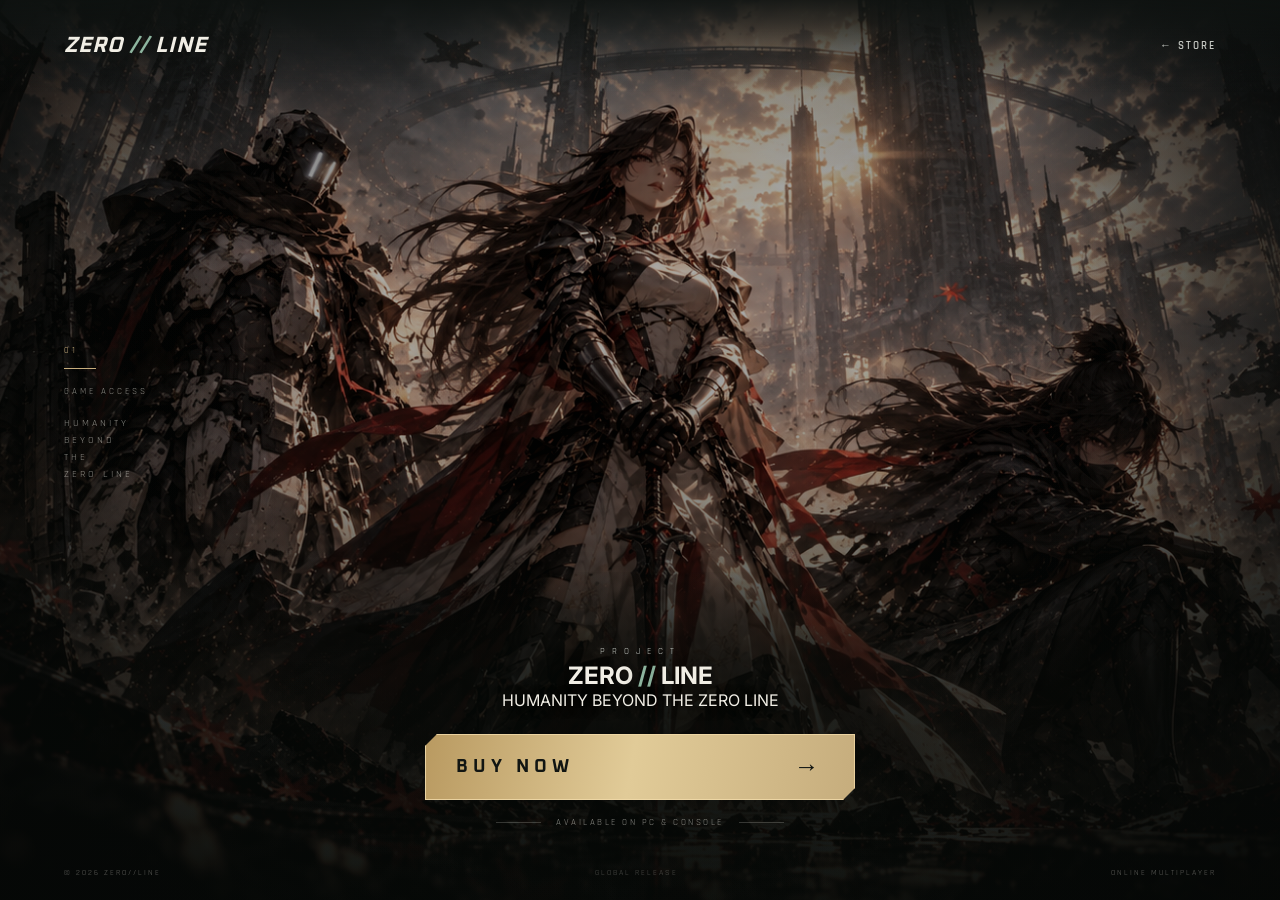
==== buy-store/gamebuy.html @ 46d6e9ff "add some new pages and update some new parts" ====
<!DOCTYPE html>

<html lang="en">

<head>

    <meta charset="UTF-8">

    <meta
        name="viewport"
        content="width=device-width, initial-scale=1.0"
    >

    <title>ZERO//LINE — Buy Game</title>


    <!-- Fonts -->

    <link
        rel="preconnect"
        href="https://fonts.googleapis.com"
    >

    <link
        rel="preconnect"
        href="https://fonts.gstatic.com"
        crossorigin
    >

    <link
        href="https://fonts.googleapis.com/css2?family=Inter:wght@300;400;500;600&family=Oxanium:wght@400;500;600;700&family=Rajdhani:wght@400;500;600;700&display=swap"
        rel="stylesheet"
    >


    <link
        rel="stylesheet"
        href="./gamebuy.css"
    >

</head>


<body>


    <!-- ==================================================
         HEADER
    =================================================== -->

    <header class="buy-header">

        <a
            href="../index.html"
            class="buy-logo"
        >

            <span>
                ZERO
            </span>

            <span class="logo-slash">
                //
            </span>

            <span>
                LINE
            </span>

        </a>


        <nav class="buy-nav">

            <!-- <a href="../index.html#home">
                HOME
            </a>

            <a href="../index.html#updates">
                NEWS
            </a>

            <a href="../index.html#heroes">
                HEROES
            </a>

            <a
                href="../index.html#store"
                class="active"
            >
                STORE
            </a>

            <a href="../index.html#about">
                ABOUT
            </a> -->

        </nav>


        <a
            href="../index.html#store"
            class="back-store"
        >
            ← STORE
        </a>

    </header>



    <!-- ==================================================
         BUY HERO
    =================================================== -->

    <main class="buy-page">


        <!-- Background Image -->

        <img
            src="../image/buystorebackground.png"
            alt="NOVA, VESPER and RONIN"
            class="buy-background"
        >


        <!-- Overlays -->

        <div class="buy-overlay"></div>

        <div class="buy-vignette"></div>



        <!-- ==================================================
             WORLD INFO
        =================================================== -->

        <div class="buy-side-info">

            <span class="side-index">
                01
            </span>

            <div class="side-line"></div>

            <span>
                GAME ACCESS
            </span>

            <p>
                HUMANITY
                <br>
                BEYOND
                <br>
                THE
                <br>
                ZERO LINE
            </p>

        </div>



        <!-- ==================================================
             CENTER CONTENT
        =================================================== -->

        <section class="buy-content">


            <div class="buy-game-title">

                <span class="project-label">
                    PROJECT
                </span>

                <h1>

                    ZERO

                    <span>
                        //
                    </span>

                    LINE

                </h1>

                <p>
                    HUMANITY BEYOND THE ZERO LINE
                </p>

            </div>



            <!-- BUY NOW -->

            <button
                class="buy-now-button"
                id="buyNowButton"
                type="button"
            >

                <span>
                    BUY NOW
                </span>

                <span class="buy-arrow">
                    →
                </span>

            </button>


            <div class="availability">

                <span></span>

                AVAILABLE ON PC & CONSOLE

                <span></span>

            </div>


        </section>



        <!-- ==================================================
             BOTTOM META
        =================================================== -->

        <div class="buy-bottom-meta">

            <span>
                © 2026 ZERO//LINE
            </span>

            <span>
                GLOBAL RELEASE
            </span>

            <span>
                ONLINE MULTIPLAYER
            </span>

        </div>


    </main>



    <!-- ==================================================
         PLATFORM MODAL
    =================================================== -->

    <div
        class="platform-modal"
        id="platformModal"
        aria-hidden="true"
    >

        <div
            class="platform-backdrop"
            id="platformBackdrop"
        ></div>


        <div class="platform-panel">


            <!-- HEADER -->

            <div class="platform-header">

                <div>

                    <span class="platform-eyebrow">
                        PURCHASE ZERO//LINE
                    </span>

                    <h2>
                        CHOOSE PLATFORM
                    </h2>

                </div>


                <button
                    class="platform-close"
                    id="platformClose"
                    type="button"
                    aria-label="Close platform selection"
                >
                    ×
                </button>

            </div>



            <!-- PLATFORM OPTIONS -->

            <div class="platform-grid">


                <!-- STEAM -->

                <button
                    class="platform-card"
                    type="button"
                >

                    <span class="platform-number">
                        01
                    </span>

                    <div>

                        <strong>
                            STEAM
                        </strong>

                        <span>
                            WINDOWS PC
                        </span>

                    </div>

                    <span class="platform-arrow">
                        →
                    </span>

                </button>



                <!-- EPIC -->

                <button
                    class="platform-card"
                    type="button"
                >

                    <span class="platform-number">
                        02
                    </span>

                    <div>

                        <strong>
                            EPIC GAMES
                        </strong>

                        <span>
                            WINDOWS PC
                        </span>

                    </div>

                    <span class="platform-arrow">
                        →
                    </span>

                </button>



                <!-- PS5 -->

                <button
                    class="platform-card"
                    type="button"
                >

                    <span class="platform-number">
                        03
                    </span>

                    <div>

                        <strong>
                            PLAYSTATION 5
                        </strong>

                        <span>
                            CONSOLE
                        </span>

                    </div>

                    <span class="platform-arrow">
                        →
                    </span>

                </button>



                <!-- XBOX -->

                <button
                    class="platform-card"
                    type="button"
                >

                    <span class="platform-number">
                        04
                    </span>

                    <div>

                        <strong>
                            XBOX SERIES
                        </strong>

                        <span>
                            CONSOLE
                        </span>

                    </div>

                    <span class="platform-arrow">
                        →
                    </span>

                </button>


            </div>


            <p class="platform-note">
                SELECT A PLATFORM TO CONTINUE TO THE OFFICIAL STORE.
            </p>


        </div>

    </div>



    <script src="./gamebuy.js"></script>

</body>

</html>
---- buy-store/gamebuy.css ----
/* =========================================================
   ZERO//LINE
   BUY GAME
========================================================= */


* {

    margin: 0;

    padding: 0;

    box-sizing: border-box;

}


html,
body {

    width: 100%;

    min-height: 100%;

}


body {

    background:
        #111513;

    color:
        #F1EEE5;

    font-family:
        "Inter",
        sans-serif;

}



/* =========================================================
   VARIABLES
========================================================= */

:root {

    --black:
        #202522;

    --dark:
        #111513;

    --white:
        #F1EEE5;

    --text-soft:
        #C4C7C1;

    --text-muted:
        #929A95;

    --green:
        #557E69;

    --green-light:
        #8EB59F;

    --gold:
        #C6AD7D;

    --gold-light:
        #DDCDA8;

    --border:
        rgba(
            241,
            238,
            229,
            0.18
        );

}



/* =========================================================
   HEADER
========================================================= */

.buy-header {

    position: fixed;

    top: 0;

    left: 0;

    z-index: 100;

    width: 100%;

    height: 92px;

    padding:
        0 5%;

    display: flex;

    align-items: center;

    background:

        linear-gradient(
            180deg,
            rgba(
                14,
                18,
                16,
                0.88
            ),
            rgba(
                14,
                18,
                16,
                0.35
            ),
            transparent
        );

}



/* =========================================================
   LOGO
========================================================= */

.buy-logo {

    display: flex;

    align-items: center;

    gap: 5px;

    text-decoration: none;

    font-family:
        "Oxanium",
        sans-serif;

    font-size: 22px;

    font-weight: 700;

    font-style: italic;

    letter-spacing: 1px;

    color:
        var(--white);

}


.logo-slash {

    color:
        var(--green-light);

}



/* =========================================================
   NAV
========================================================= */

.buy-nav {

    margin-left:
        65px;

    display: flex;

    gap:
        42px;

}


.buy-nav a {

    position: relative;

    padding:
        35px 0;

    text-decoration: none;

    color:
        rgba(
            241,
            238,
            229,
            0.60
        );

    font-size:
        13px;

    transition:
        color 0.25s ease;

}


.buy-nav a:hover,
.buy-nav a.active {

    color:
        var(--white);

}


.buy-nav a.active::after {

    content: "";

    position: absolute;

    left: 0;

    bottom: 23px;

    width: 25px;

    height: 2px;

    background:
        var(--green-light);

}



/* =========================================================
   BACK STORE
========================================================= */

.back-store {

    margin-left: auto;

    text-decoration: none;

    font-family:
        "Rajdhani",
        sans-serif;

    font-size:
        11px;

    font-weight: 600;

    letter-spacing:
        2px;

    color:
        var(--text-soft);

    transition:
        color 0.25s ease,
        transform 0.25s ease;

}


.back-store:hover {

    color:
        var(--white);

    transform:
        translateX(-4px);

}



/* =========================================================
   MAIN HERO
========================================================= */

.buy-page {

    position: relative;

    width: 100%;

    height: 100vh;

    min-height: 720px;

    overflow: hidden;

    background:
        var(--dark);

}



/* =========================================================
   BACKGROUND IMAGE
========================================================= */

.buy-background {
    position: absolute;
    inset: 0;

    width: 100%;
    height: 100%;

    object-fit: cover;
    object-position: center 38%;

    transform: scale(1.01);

    filter:
        brightness(0.72)
        saturate(0.88)
        contrast(1.05);
}



/* =========================================================
   OVERLAY
========================================================= */

.buy-overlay {
    position: absolute;
    inset: 0;

    background:

        /* 底部压暗，给 Logo + BUY NOW */
        linear-gradient(
            180deg,
            rgba(6, 9, 7, 0.25) 0%,
            rgba(6, 9, 7, 0.08) 30%,
            rgba(6, 9, 7, 0.18) 52%,
            rgba(6, 9, 7, 0.62) 72%,
            rgba(6, 9, 7, 0.94) 100%
        ),

        /* 左右边缘稍微压暗 */
        linear-gradient(
            90deg,
            rgba(5, 8, 6, 0.42) 0%,
            transparent 22%,
            transparent 78%,
            rgba(5, 8, 6, 0.42) 100%
        );
}



.buy-vignette {

    position: absolute;

    inset: 0;

    background:

        radial-gradient(
            circle at center,

            transparent
            40%,

            rgba(
                5,
                7,
                6,
                0.15
            )
            65%,

            rgba(
                5,
                7,
                6,
                0.68
            )
            100%
        );

}



/* =========================================================
   SIDE INFORMATION
========================================================= */

.buy-side-info {

    position: absolute;

    z-index: 5;

    left: 5%;

    top: 46%;

    transform:
        translateY(-50%);

    display: flex;

    flex-direction: column;

    align-items: flex-start;

    font-family:
        "Rajdhani",
        sans-serif;

    color:
        rgba(
            241,
            238,
            229,
            0.55
        );

}


.side-index {

    font-size:
        11px;

    color:
        var(--gold);

}


.side-line {

    width:
        32px;

    height:
        1px;

    margin:
        12px 0 17px;

    background:
        var(--gold);

}


.buy-side-info > span {

    font-size:
        9px;

    letter-spacing:
        3px;

}


.buy-side-info p {

    margin-top:
        18px;

    font-size:
        10px;

    line-height:
        1.7;

    letter-spacing:
        3px;

}



/* =========================================================
   CENTER CONTENT
========================================================= */

.buy-content::before {
    content: "";

    position: absolute;

    z-index: -1;

    left: 50%;
    top: 50%;

    transform:
        translate(-50%, -50%);

    width: 760px;
    height: 330px;

    background:
        radial-gradient(
            ellipse at center,
            rgba(5, 8, 6, 0.72) 0%,
            rgba(5, 8, 6, 0.42) 45%,
            transparent 75%
        );

    pointer-events: none;
}

.buy-content {

    position: absolute;

    z-index: 10;

    left: 50%;

    bottom: 72px;

    transform:
        translateX(-50%);

    width:
        min(
            620px,
            88vw
        );

    display: flex;

    flex-direction: column;

    align-items: center;

}



/* =========================================================
   GAME TITLE
========================================================= */

.buy-game-title {

    text-align: center;

    margin-bottom:
        24px;

}


.project-label {

    display: block;

    margin-bottom:
        4px;

    font-family:
        "Rajdhani",
        sans-serif;

    font-size:
        9px;

    letter-spacing:
        7px;

    color:
        var(--text-soft);

}


.buy-game-title h1 {
    text-shadow:
        0 3px 18px
        rgba(0, 0, 0, 0.75);
}


.buy-game-title h1 span {

    color:
        var(--green-light);

}


.buy-game-title p {
    text-shadow:
        0 2px 12px
        rgba(0, 0, 0, 0.8);
}



/* =========================================================
   BUY NOW BUTTON
========================================================= */

.buy-now-button {
    position: relative;

    width: 430px;
    max-width: 90vw;
    min-height: 66px;

    padding:
        0 30px;

    border:
        1px solid
        rgba(241, 218, 168, 0.85);

    background:
        linear-gradient(
            100deg,
            #B99A61 0%,
            #E1CB98 48%,
            #C6AD7D 100%
        );

    color:
        #111512;

    cursor: pointer;

    display: flex;

    align-items: center;

    justify-content:
        space-between;

    font-family:
        "Oxanium",
        sans-serif;

    font-size:
        18px;

    font-weight: 700;

    letter-spacing:
        5px;

    box-shadow:
        0 14px 38px
        rgba(0, 0, 0, 0.45),

        0 0 0 1px
        rgba(255, 235, 190, 0.10);

    clip-path:
        polygon(
            12px 0,
            100% 0,
            100% calc(100% - 12px),
            calc(100% - 12px) 100%,
            0 100%,
            0 12px
        );

    transition:
        transform 0.3s ease,
        box-shadow 0.3s ease,
        filter 0.3s ease;
}


.buy-now-button:hover {

    transform:
        translateY(-5px);

    background:
        var(--white);

    box-shadow:
        0 15px 45px
        rgba(
            198,
            173,
            125,
            0.22
        );

}


.buy-arrow {

    font-size:
        25px;

    transition:
        transform 0.3s ease;

}


.buy-now-button:hover
.buy-arrow {

    transform:
        translateX(7px);

}



/* =========================================================
   AVAILABILITY
========================================================= */

.availability {

    width:
        100%;

    margin-top:
        17px;

    display: flex;

    align-items: center;

    justify-content: center;

    gap:
        15px;

    font-family:
        "Rajdhani",
        sans-serif;

    font-size:
        9px;

    letter-spacing:
        2.5px;

    color:
        rgba(
            241,
            238,
            229,
            0.55
        );

}


.availability span {

    width:
        45px;

    height:
        1px;

    background:
        rgba(
            241,
            238,
            229,
            0.20
        );

}



/* =========================================================
   BOTTOM META
========================================================= */

.buy-bottom-meta {

    position: absolute;

    z-index: 6;

    left: 5%;

    right: 5%;

    bottom:
        22px;

    display: flex;

    justify-content:
        space-between;

    font-family:
        "Rajdhani",
        sans-serif;

    font-size:
        8px;

    letter-spacing:
        2px;

    color:
        rgba(
            241,
            238,
            229,
            0.38
        );

}



/* =========================================================
   PLATFORM MODAL
========================================================= */

.platform-modal {

    position: fixed;

    inset: 0;

    z-index: 500;

    display: flex;

    align-items: flex-end;

    justify-content: center;

    pointer-events:
        none;

    opacity:
        0;

    transition:
        opacity 0.35s ease;

}


.platform-modal.open {

    pointer-events:
        auto;

    opacity:
        1;

}



/* =========================================================
   BACKDROP
========================================================= */

.platform-backdrop {

    position: absolute;

    inset: 0;

    background:
        rgba(
            7,
            10,
            8,
            0.68
        );

    backdrop-filter:
        blur(8px);

}



/* =========================================================
   PLATFORM PANEL
========================================================= */

.platform-panel {

    position: relative;

    z-index: 2;

    width:
        min(
            1050px,
            92vw
        );

    margin-bottom:
        30px;

    padding:
        38px;

    border:
        1px solid
        rgba(
            198,
            173,
            125,
            0.35
        );

    background:
        rgba(
            27,
            32,
            29,
            0.96
        );

    transform:
        translateY(80px);

    transition:
        transform 0.4s ease;

}


.platform-modal.open
.platform-panel {

    transform:
        translateY(0);

}



/* =========================================================
   PLATFORM HEADER
========================================================= */

.platform-header {

    display: flex;

    align-items: flex-start;

    justify-content:
        space-between;

    padding-bottom:
        28px;

    border-bottom:
        1px solid
        var(--border);

}


.platform-eyebrow {

    display: block;

    margin-bottom:
        8px;

    font-family:
        "Rajdhani",
        sans-serif;

    font-size:
        9px;

    letter-spacing:
        3px;

    color:
        var(--gold);

}


.platform-header h2 {

    font-family:
        "Oxanium",
        sans-serif;

    font-size:
        32px;

    font-weight:
        400;

    letter-spacing:
        4px;

}


.platform-close {

    width:
        40px;

    height:
        40px;

    border:
        1px solid
        var(--border);

    background:
        transparent;

    color:
        var(--white);

    cursor:
        pointer;

    font-size:
        25px;

}



/* =========================================================
   PLATFORM GRID
========================================================= */

.platform-grid {

    margin-top:
        28px;

    display: grid;

    grid-template-columns:
        repeat(4, 1fr);

    gap:
        12px;

}



/* =========================================================
   PLATFORM CARD
========================================================= */

.platform-card {

    min-height:
        145px;

    padding:
        20px;

    border:
        1px solid
        var(--border);

    background:
        rgba(
            255,
            255,
            255,
            0.02
        );

    color:
        var(--white);

    cursor:
        pointer;

    display: flex;

    flex-direction: column;

    align-items:
        flex-start;

    justify-content:
        space-between;

    text-align:
        left;

    transition:
        transform 0.3s ease,
        border-color 0.3s ease,
        background 0.3s ease;

}


.platform-card:hover {

    transform:
        translateY(-7px);

    border-color:
        var(--green-light);

    background:
        rgba(
            142,
            181,
            159,
            0.07
        );

}


.platform-number {

    font-family:
        "Rajdhani",
        sans-serif;

    font-size:
        10px;

    color:
        var(--gold);

}


.platform-card div {

    display: flex;

    flex-direction:
        column;

}


.platform-card strong {

    font-family:
        "Oxanium",
        sans-serif;

    font-size:
        16px;

    letter-spacing:
        1px;

}


.platform-card div span {

    margin-top:
        6px;

    font-family:
        "Rajdhani",
        sans-serif;

    font-size:
        9px;

    letter-spacing:
        2px;

    color:
        var(--text-muted);

}


.platform-arrow {

    align-self:
        flex-end;

    color:
        var(--green-light);

    font-size:
        20px;

}



/* =========================================================
   NOTE
========================================================= */

.platform-note {

    margin-top:
        25px;

    font-family:
        "Rajdhani",
        sans-serif;

    font-size:
        8px;

    letter-spacing:
        2px;

    color:
        var(--text-muted);

}



/* =========================================================
   RESPONSIVE
========================================================= */

@media (
    max-width: 900px
) {

    .buy-nav {

        display:
            none;

    }


    .buy-side-info {

        display:
            none;

    }


    .platform-grid {

        grid-template-columns:
            repeat(2, 1fr);

    }

}


@media (
    max-width: 600px
) {

    .buy-header {

        height:
            75px;

    }


    .buy-game-title h1 {

        letter-spacing:
            5px;

    }


    .buy-game-title p {

        letter-spacing:
            2px;

    }


    .platform-grid {

        grid-template-columns:
            1fr;

    }


    .platform-panel {

        padding:
            25px;

    }


    .buy-bottom-meta {

        display:
            none;

    }

}

/* =========================================================
   BUY PAGE — ENTRANCE ANIMATION
========================================================= */


/* Background */

.buy-background {
    opacity: 0;

    scale: 1.06;

    transition:
        opacity 1.2s ease,
        scale 1.8s cubic-bezier(0.22, 1, 0.36, 1);
}


/* Header */

.buy-header {
    opacity: 0;

    translate: 0 -18px;

    transition:
        opacity 0.8s ease,
        translate 0.8s ease;
}


/* Left information */

.buy-side-info {
    opacity: 0;

    translate: -25px 0;

    transition:
        opacity 0.9s ease,
        translate 0.9s cubic-bezier(0.22, 1, 0.36, 1);
}


/* Main title */

.buy-game-title {
    opacity: 0;

    translate: 0 25px;

    transition:
        opacity 0.9s ease,
        translate 0.9s cubic-bezier(0.22, 1, 0.36, 1);
}


/* Buy button */

.buy-now-button {
    opacity: 0;

    translate: 0 22px;

    transition:
        opacity 0.8s ease,
        translate 0.8s cubic-bezier(0.22, 1, 0.36, 1),
        transform 0.3s ease,
        box-shadow 0.3s ease,
        filter 0.3s ease;
}


/* Availability */

.availability {
    opacity: 0;

    translate: 0 12px;

    transition:
        opacity 0.7s ease,
        translate 0.7s ease;
}


/* Bottom */

.buy-bottom-meta {
    opacity: 0;

    transition:
        opacity 0.8s ease;
}



/* =========================================================
   PAGE READY
========================================================= */

body.page-ready .buy-background {
    opacity: 1;

    scale: 1.01;
}


body.page-ready .buy-header {
    opacity: 1;

    translate: 0 0;

    transition-delay: 0.15s;
}


body.page-ready .buy-side-info {
    opacity: 1;

    translate: 0 0;

    transition-delay: 0.35s;
}


body.page-ready .buy-game-title {
    opacity: 1;

    translate: 0 0;

    transition-delay: 0.55s;
}


body.page-ready .buy-now-button {
    opacity: 1;

    translate: 0 0;

    transition-delay: 0.75s;
}


body.page-ready .availability {
    opacity: 1;

    translate: 0 0;

    transition-delay: 0.9s;
}


body.page-ready .buy-bottom-meta {
    opacity: 1;

    transition-delay: 1.05s;
}

@media (prefers-reduced-motion: reduce) {

    .buy-background,
    .buy-header,
    .buy-side-info,
    .buy-game-title,
    .buy-now-button,
    .availability,
    .buy-bottom-meta {

        transition: none;

        opacity: 1;

        translate: 0 0;

        scale: 1.01;
    }

}
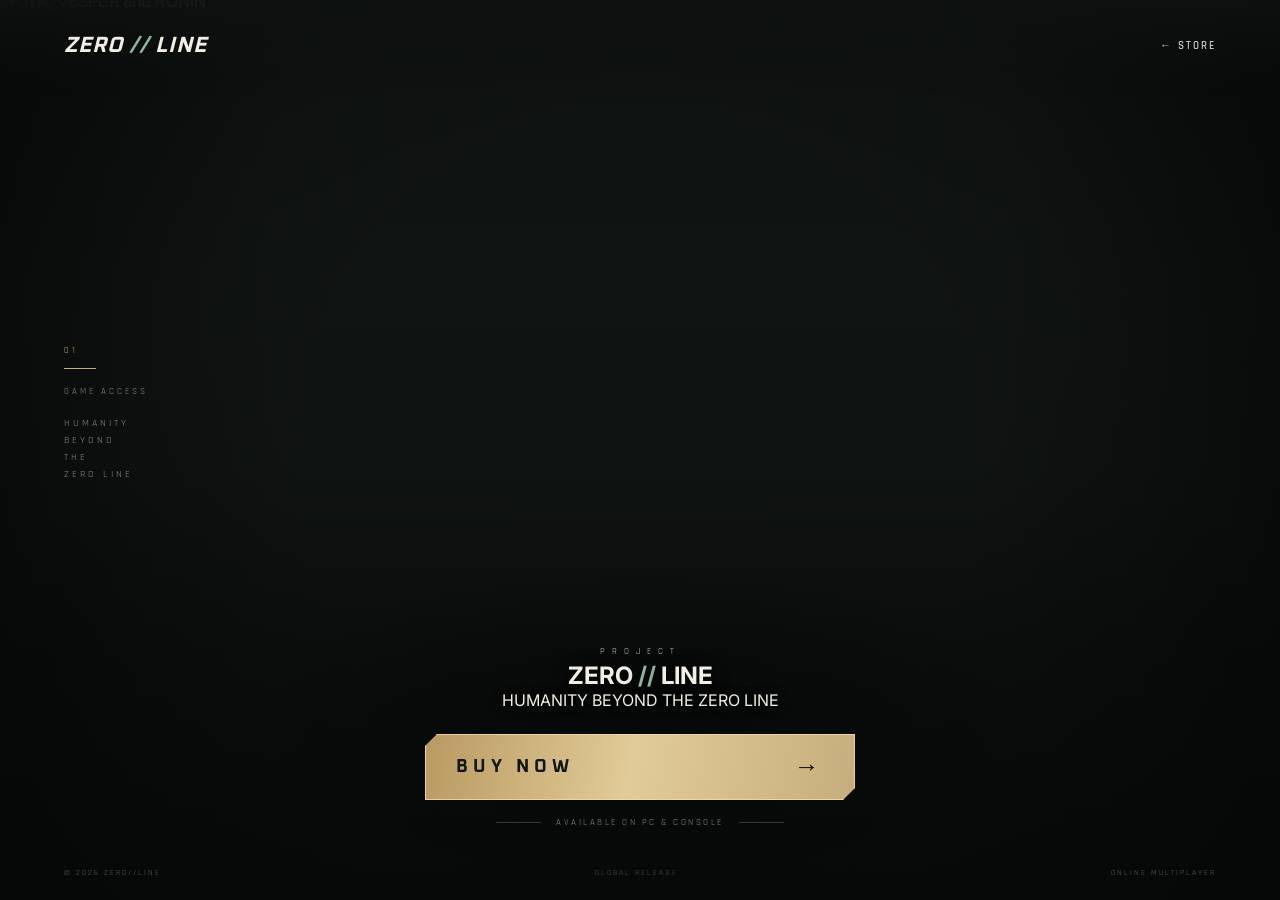
==== commit d2f761a4: "make some changes" ====
--- a/buy-store/gamebuy.html
+++ b/buy-store/gamebuy.html
@@ -119,7 +119,7 @@
         <!-- Background Image -->
 
         <img
-            src="../image/buystorebackground.png"
+            src="https://ik.imagekit.io/utopia0426/ZERO-LINE/ChatGPT%20Image%205%20Oct%202026,%2020_55_06.png?tr=w-1000,q-85,f-auto"
             alt="NOVA, VESPER and RONIN"
             class="buy-background"
         >
